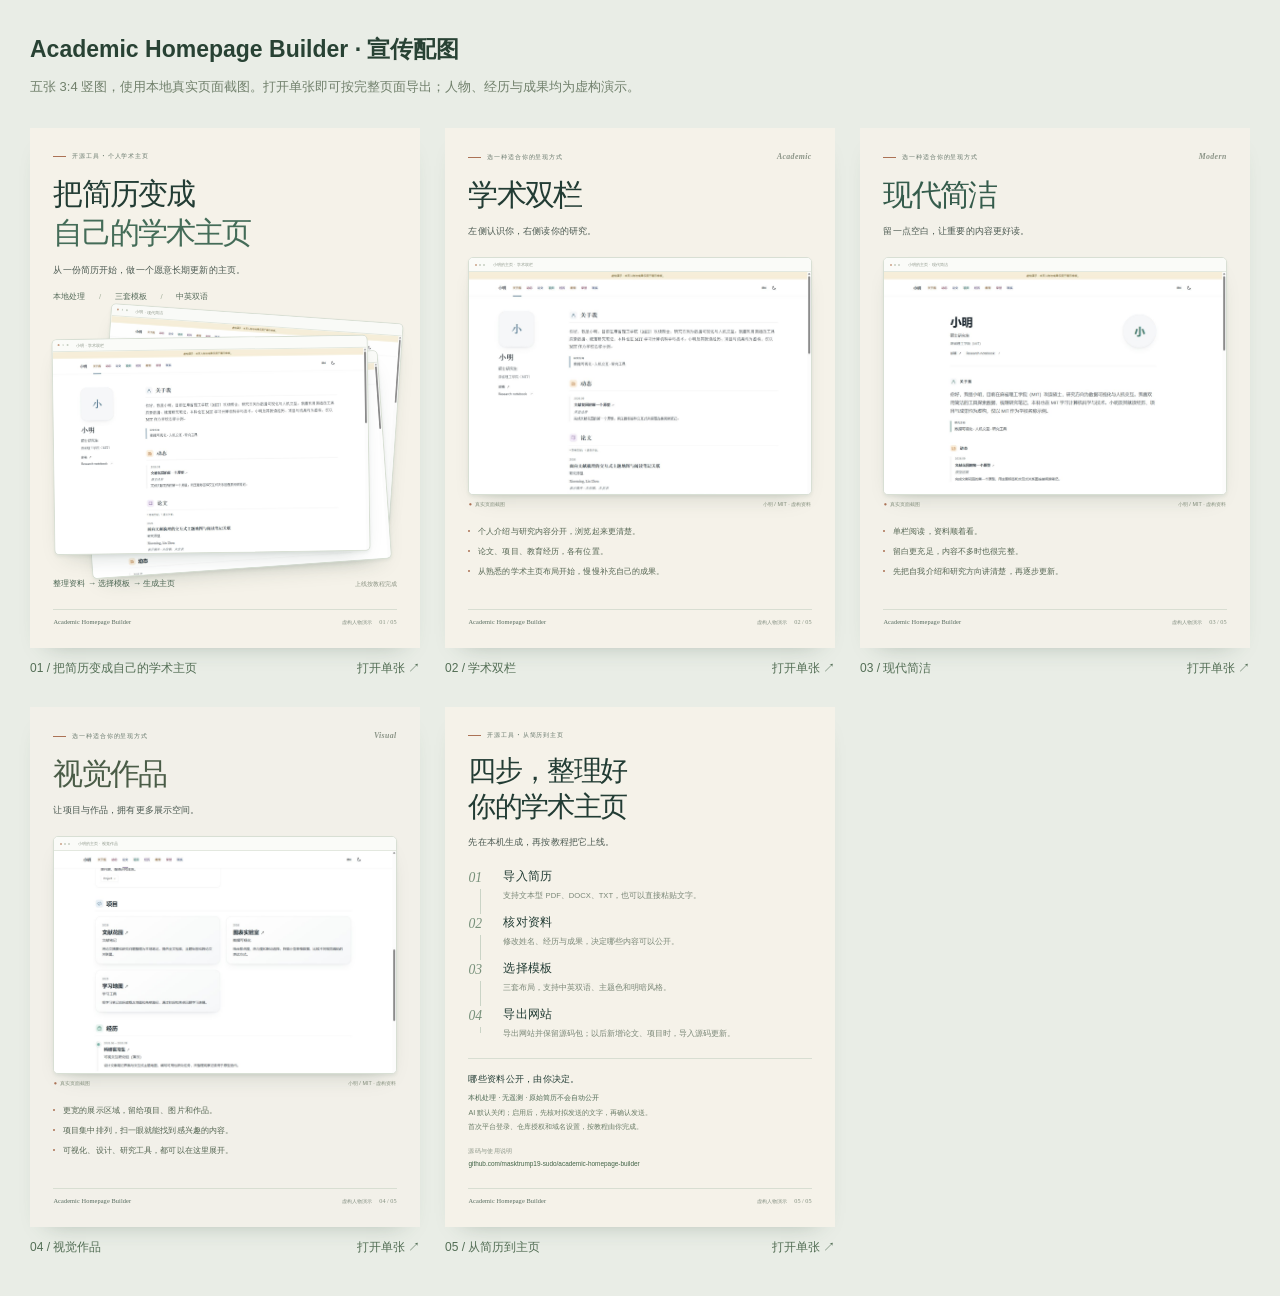
==== docs/promo/index.html @ 67802bdc "Show Chinese Xiaoming examples and add launch artwork" ====
<!doctype html>
<html lang="zh-CN"><head><meta charset="utf-8"><meta name="viewport" content="width=device-width,initial-scale=1"><title>宣传配图预览 · Academic Homepage Builder</title><style>
*{box-sizing:border-box}body{margin:0;background:#e9ede6;color:#284234;font-family:"Microsoft YaHei","PingFang SC",sans-serif}header{max-width:1540px;padding:34px 30px 20px;margin:auto}h1{font-size:23px;font-weight:600;margin:0}p{font-size:13px;line-height:1.8;color:#71806c;margin:10px 0 0}.gallery{max-width:1540px;margin:auto;padding:10px 30px 40px;display:grid;grid-template-columns:repeat(3,minmax(0,1fr));gap:30px 25px}article{min-width:0}iframe{display:block;width:100%;aspect-ratio:3/4;border:0;box-shadow:0 12px 24px -18px #27493366;background:#f5f2e9}a{display:flex;justify-content:space-between;margin-top:12px;color:#536e55;text-decoration:none;font-size:12px}a:hover{text-decoration:underline}@media(max-width:1100px){.gallery{grid-template-columns:repeat(2,minmax(0,1fr))}}@media(max-width:650px){.gallery{grid-template-columns:1fr;padding:10px 18px 35px}header{padding:24px 18px 16px}}@media(prefers-reduced-motion:reduce){*{scroll-behavior:auto}}
</style></head><body><header><h1>Academic Homepage Builder · 宣传配图</h1><p>五张 3:4 竖图，使用本地真实页面截图。打开单张即可按完整页面导出；人物、经历与成果均为虚构演示。</p></header><main class="gallery">
<article><iframe src="01-cover.html" title="封面预览"></iframe><a href="01-cover.html"><span>01 / 把简历变成自己的学术主页</span><span>打开单张 ↗</span></a></article>
<article><iframe src="02-academic.html" title="学术双栏预览"></iframe><a href="02-academic.html"><span>02 / 学术双栏</span><span>打开单张 ↗</span></a></article>
<article><iframe src="03-modern.html" title="现代简洁预览"></iframe><a href="03-modern.html"><span>03 / 现代简洁</span><span>打开单张 ↗</span></a></article>
<article><iframe src="04-visual.html" title="视觉作品预览"></iframe><a href="04-visual.html"><span>04 / 视觉作品</span><span>打开单张 ↗</span></a></article>
<article><iframe src="05-workflow.html" title="流程与隐私说明预览"></iframe><a href="05-workflow.html"><span>05 / 从简历到主页</span><span>打开单张 ↗</span></a></article>
</main></body></html>
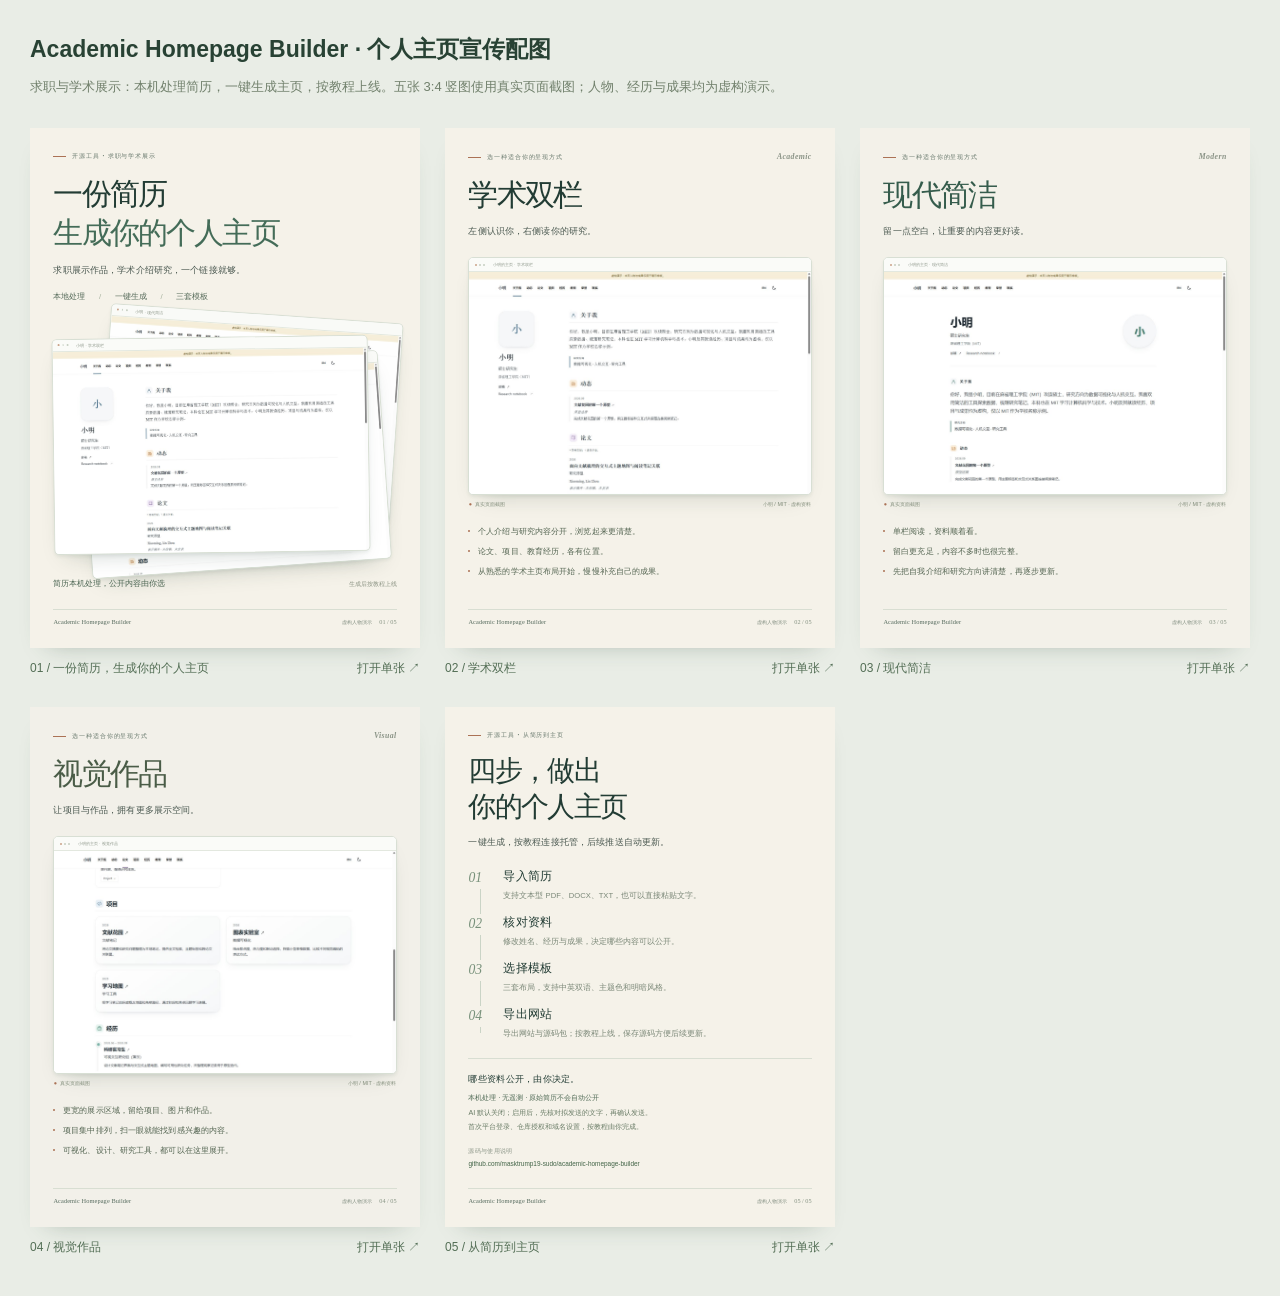
==== commit 66f84088: "Use monochrome navigation and refresh homepage launch copy" ====
--- a/docs/promo/index.html
+++ b/docs/promo/index.html
@@ -1,8 +1,8 @@
 <!doctype html>
 <html lang="zh-CN"><head><meta charset="utf-8"><meta name="viewport" content="width=device-width,initial-scale=1"><title>宣传配图预览 · Academic Homepage Builder</title><style>
 *{box-sizing:border-box}body{margin:0;background:#e9ede6;color:#284234;font-family:"Microsoft YaHei","PingFang SC",sans-serif}header{max-width:1540px;padding:34px 30px 20px;margin:auto}h1{font-size:23px;font-weight:600;margin:0}p{font-size:13px;line-height:1.8;color:#71806c;margin:10px 0 0}.gallery{max-width:1540px;margin:auto;padding:10px 30px 40px;display:grid;grid-template-columns:repeat(3,minmax(0,1fr));gap:30px 25px}article{min-width:0}iframe{display:block;width:100%;aspect-ratio:3/4;border:0;box-shadow:0 12px 24px -18px #27493366;background:#f5f2e9}a{display:flex;justify-content:space-between;margin-top:12px;color:#536e55;text-decoration:none;font-size:12px}a:hover{text-decoration:underline}@media(max-width:1100px){.gallery{grid-template-columns:repeat(2,minmax(0,1fr))}}@media(max-width:650px){.gallery{grid-template-columns:1fr;padding:10px 18px 35px}header{padding:24px 18px 16px}}@media(prefers-reduced-motion:reduce){*{scroll-behavior:auto}}
-</style></head><body><header><h1>Academic Homepage Builder · 宣传配图</h1><p>五张 3:4 竖图，使用本地真实页面截图。打开单张即可按完整页面导出；人物、经历与成果均为虚构演示。</p></header><main class="gallery">
-<article><iframe src="01-cover.html" title="封面预览"></iframe><a href="01-cover.html"><span>01 / 把简历变成自己的学术主页</span><span>打开单张 ↗</span></a></article>
+</style></head><body><header><h1>Academic Homepage Builder · 个人主页宣传配图</h1><p>求职与学术展示：本机处理简历，一键生成主页，按教程上线。五张 3:4 竖图使用真实页面截图；人物、经历与成果均为虚构演示。</p></header><main class="gallery">
+<article><iframe src="01-cover.html" title="封面预览"></iframe><a href="01-cover.html"><span>01 / 一份简历，生成你的个人主页</span><span>打开单张 ↗</span></a></article>
 <article><iframe src="02-academic.html" title="学术双栏预览"></iframe><a href="02-academic.html"><span>02 / 学术双栏</span><span>打开单张 ↗</span></a></article>
 <article><iframe src="03-modern.html" title="现代简洁预览"></iframe><a href="03-modern.html"><span>03 / 现代简洁</span><span>打开单张 ↗</span></a></article>
 <article><iframe src="04-visual.html" title="视觉作品预览"></iframe><a href="04-visual.html"><span>04 / 视觉作品</span><span>打开单张 ↗</span></a></article>
